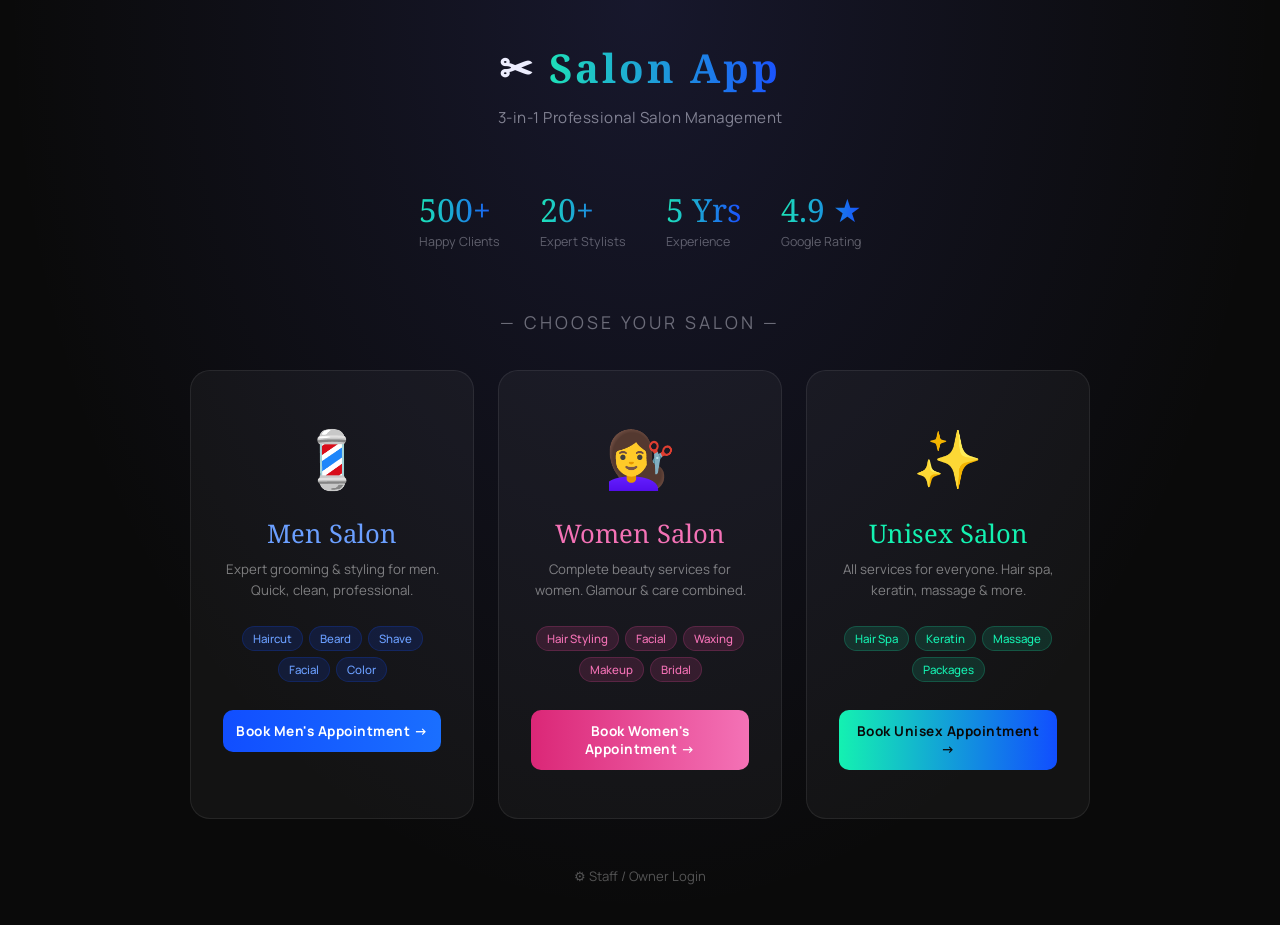
==== salon_app/www/index.html @ 6bf7a331 "feat: 3-in-1 Salon App - Men/Women/Unisex with owner dashboard, WhatsApp, UPI, auto-invoice" ====
<!DOCTYPE html>
<html lang="en">
<head>
<meta charset="UTF-8">
<meta name="viewport" content="width=device-width, initial-scale=1.0">
<title>Salon App — Choose Your Salon</title>
<link href="https://fonts.googleapis.com/css2?family=Noto+Serif:ital,wght@0,400;0,700;1,400&family=Manrope:wght@300;400;500;600;700&display=swap" rel="stylesheet">
<style>
*{margin:0;padding:0;box-sizing:border-box}
body{font-family:'Manrope',sans-serif;background:#0a0a0a;color:white;min-height:100vh;overflow-x:hidden}
.hero{min-height:100vh;display:flex;flex-direction:column;align-items:center;justify-content:center;padding:40px 20px;position:relative}
.hero::before{content:'';position:absolute;inset:0;background:radial-gradient(ellipse at 50% 0%,rgba(99,102,241,.15),transparent 70%)}
.logo{font-family:'Noto Serif',serif;font-size:2.5em;font-weight:700;letter-spacing:3px;margin-bottom:12px;text-align:center}
.logo span{background:linear-gradient(90deg,#14F1B1,#114EFF);-webkit-background-clip:text;-webkit-text-fill-color:transparent;background-clip:text}
.subtitle{color:rgba(255,255,255,.5);font-size:.95em;margin-bottom:60px;text-align:center;letter-spacing:.5px}
.choose-title{font-size:1.1em;color:rgba(255,255,255,.4);letter-spacing:3px;text-transform:uppercase;margin-bottom:36px;text-align:center}
.salon-cards{display:grid;grid-template-columns:repeat(3,1fr);gap:24px;max-width:900px;width:100%}
.salon-card{background:rgba(255,255,255,.04);border:1px solid rgba(255,255,255,.08);border-radius:20px;padding:48px 32px;text-align:center;cursor:pointer;transition:all .3s;text-decoration:none;position:relative;overflow:hidden}
.salon-card::before{content:'';position:absolute;inset:0;opacity:0;transition:opacity .3s}
.salon-card:hover{transform:translateY(-8px);border-color:transparent}
.salon-card.men::before{background:linear-gradient(135deg,rgba(17,78,255,.2),rgba(17,78,255,.05))}
.salon-card.men:hover{box-shadow:0 24px 60px rgba(17,78,255,.25);border-color:rgba(17,78,255,.4)}
.salon-card.women::before{background:linear-gradient(135deg,rgba(236,72,153,.2),rgba(236,72,153,.05))}
.salon-card.women:hover{box-shadow:0 24px 60px rgba(236,72,153,.25);border-color:rgba(236,72,153,.4)}
.salon-card.unisex::before{background:linear-gradient(135deg,rgba(20,241,177,.2),rgba(20,241,177,.05))}
.salon-card.unisex:hover{box-shadow:0 24px 60px rgba(20,241,177,.25);border-color:rgba(20,241,177,.4)}
.salon-card:hover::before{opacity:1}
.card-icon{font-size:3.5em;margin-bottom:20px;display:block;position:relative;z-index:1}
.card-title{font-family:'Noto Serif',serif;font-size:1.6em;margin-bottom:8px;position:relative;z-index:1}
.salon-card.men .card-title{color:#6B9FFF}
.salon-card.women .card-title{color:#F472B6}
.salon-card.unisex .card-title{color:#14F1B1}
.card-desc{font-size:.83em;color:rgba(255,255,255,.45);line-height:1.6;margin-bottom:24px;position:relative;z-index:1}
.card-services{display:flex;flex-wrap:wrap;gap:6px;justify-content:center;position:relative;z-index:1}
.svc-tag{font-size:.72em;padding:4px 10px;border-radius:20px;font-weight:500}
.men .svc-tag{background:rgba(17,78,255,.15);color:#6B9FFF;border:1px solid rgba(17,78,255,.2)}
.women .svc-tag{background:rgba(236,72,153,.15);color:#F472B6;border:1px solid rgba(236,72,153,.2)}
.unisex .svc-tag{background:rgba(20,241,177,.12);color:#14F1B1;border:1px solid rgba(20,241,177,.2)}
.card-cta{display:block;margin-top:28px;padding:12px;border-radius:10px;font-weight:700;font-size:.85em;letter-spacing:.5px;position:relative;z-index:1;transition:opacity .2s}
.men .card-cta{background:linear-gradient(90deg,#114EFF,#1a6fff);color:white}
.women .card-cta{background:linear-gradient(90deg,#db2777,#f472b6);color:white}
.unisex .card-cta{background:linear-gradient(90deg,#14F1B1,#114EFF);color:#0a0a0a}
.card-cta:hover{opacity:.9}
.owner-link{margin-top:48px;color:rgba(255,255,255,.3);font-size:.82em;text-decoration:none;transition:color .2s}
.owner-link:hover{color:rgba(255,255,255,.6)}
.stats{display:flex;gap:40px;margin-bottom:60px;flex-wrap:wrap;justify-content:center}
.stat .n{font-family:'Noto Serif',serif;font-size:2em;background:linear-gradient(90deg,#14F1B1,#114EFF);-webkit-background-clip:text;-webkit-text-fill-color:transparent;background-clip:text}
.stat .l{font-size:.78em;color:rgba(255,255,255,.35);margin-top:2px}
@media(max-width:768px){.salon-cards{grid-template-columns:1fr;max-width:380px}.stats{gap:24px}}
</style>
</head>
<body>
<div class="hero">
  <div class="logo">✂ <span>Salon App</span></div>
  <p class="subtitle">3-in-1 Professional Salon Management</p>

  <div class="stats">
    <div class="stat"><div class="n" id="s-clients">500+</div><div class="l">Happy Clients</div></div>
    <div class="stat"><div class="n" id="s-stylists">20+</div><div class="l">Expert Stylists</div></div>
    <div class="stat"><div class="n" id="s-years">5 Yrs</div><div class="l">Experience</div></div>
    <div class="stat"><div class="n">4.9 ★</div><div class="l">Google Rating</div></div>
  </div>

  <p class="choose-title">— Choose Your Salon —</p>

  <div class="salon-cards">
    <a href="/men" class="salon-card men">
      <span class="card-icon">💈</span>
      <div class="card-title">Men Salon</div>
      <p class="card-desc">Expert grooming & styling for men. Quick, clean, professional.</p>
      <div class="card-services">
        <span class="svc-tag">Haircut</span>
        <span class="svc-tag">Beard</span>
        <span class="svc-tag">Shave</span>
        <span class="svc-tag">Facial</span>
        <span class="svc-tag">Color</span>
      </div>
      <span class="card-cta">Book Men's Appointment →</span>
    </a>

    <a href="/women" class="salon-card women">
      <span class="card-icon">💇‍♀️</span>
      <div class="card-title">Women Salon</div>
      <p class="card-desc">Complete beauty services for women. Glamour & care combined.</p>
      <div class="card-services">
        <span class="svc-tag">Hair Styling</span>
        <span class="svc-tag">Facial</span>
        <span class="svc-tag">Waxing</span>
        <span class="svc-tag">Makeup</span>
        <span class="svc-tag">Bridal</span>
      </div>
      <span class="card-cta">Book Women's Appointment →</span>
    </a>

    <a href="/unisex" class="salon-card unisex">
      <span class="card-icon">✨</span>
      <div class="card-title">Unisex Salon</div>
      <p class="card-desc">All services for everyone. Hair spa, keratin, massage & more.</p>
      <div class="card-services">
        <span class="svc-tag">Hair Spa</span>
        <span class="svc-tag">Keratin</span>
        <span class="svc-tag">Massage</span>
        <span class="svc-tag">Packages</span>
      </div>
      <span class="card-cta">Book Unisex Appointment →</span>
    </a>
  </div>

  <a href="/salon-owner" class="owner-link" style="margin-top:48px">⚙ Staff / Owner Login</a>
</div>

<script>
async function loadStats() {
  try {
    const r = await fetch('/api/method/salon_app.salon_app.api.get_settings');
    const d = await r.json();
    const s = d.message || {};
    if (s.total_clients) document.getElementById('s-clients').textContent = s.total_clients + '+';
    if (s.experience_years) document.getElementById('s-years').textContent = s.experience_years + ' Yrs';
  } catch(e) {}
}
loadStats();
</script>
</body>
</html>
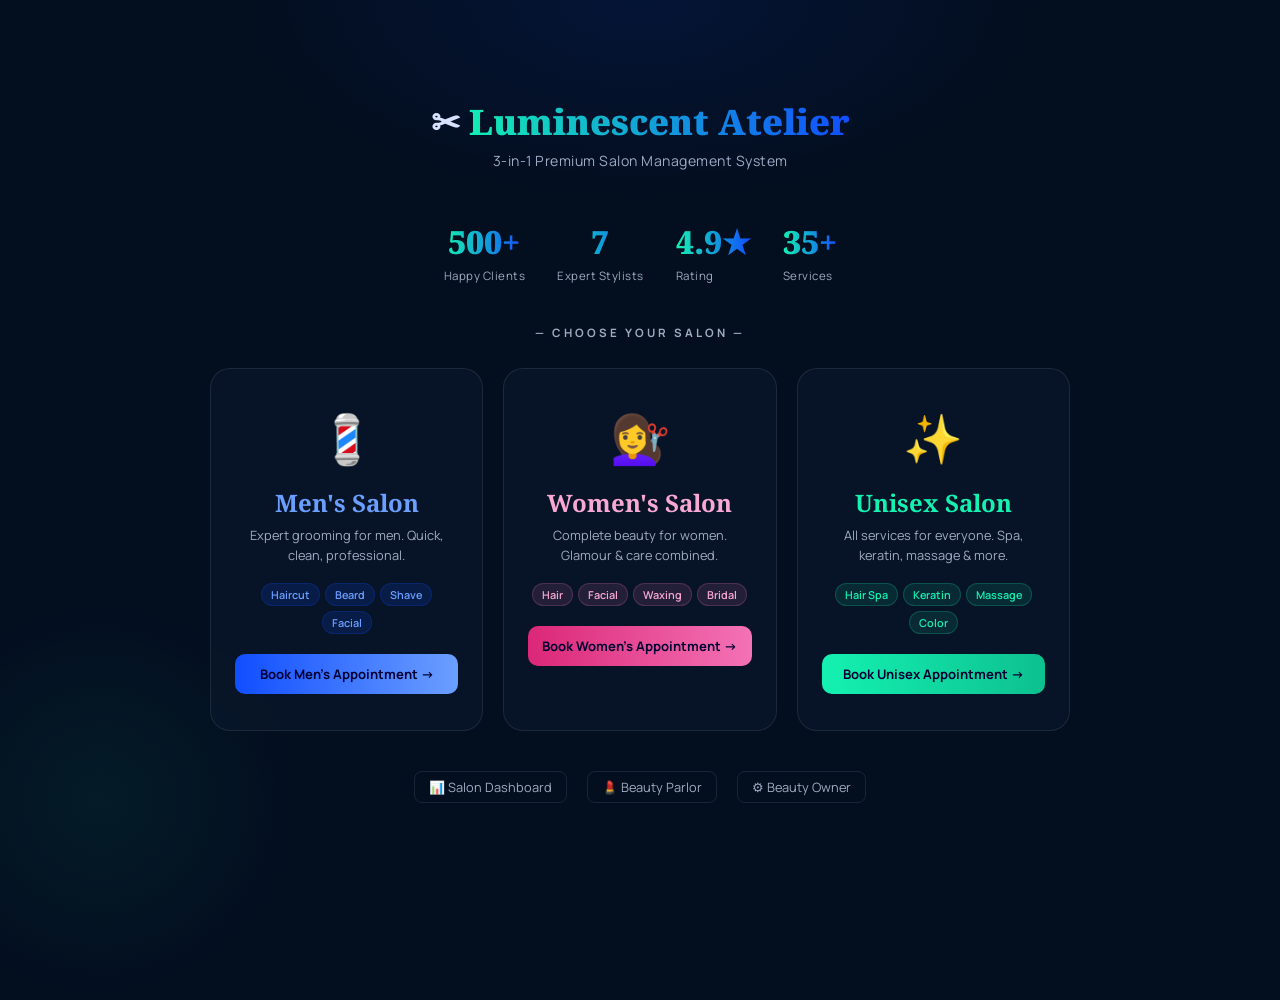
==== commit c74619e3: "feat: complete rebuild - new UI, 4 separate portals, salon-dashboard, data reflection fix, WhatsApp," ====
--- a/salon_app/www/index.html
+++ b/salon_app/www/index.html
@@ -1,123 +1,119 @@
 <!DOCTYPE html>
 <html lang="en">
 <head>
-<meta charset="UTF-8">
-<meta name="viewport" content="width=device-width, initial-scale=1.0">
-<title>Salon App — Choose Your Salon</title>
-<link href="https://fonts.googleapis.com/css2?family=Noto+Serif:ital,wght@0,400;0,700;1,400&family=Manrope:wght@300;400;500;600;700&display=swap" rel="stylesheet">
+<meta charset="UTF-8"><meta name="viewport" content="width=device-width,initial-scale=1.0">
+<title>Luminescent Atelier | 3-in-1 Salon</title>
+<link href="https://fonts.googleapis.com/css2?family=Noto+Serif:ital,wght@0,400;0,700;0,900;1,400&family=Manrope:wght@300;400;500;600;700;800&display=swap" rel="stylesheet">
 <style>
 *{margin:0;padding:0;box-sizing:border-box}
-body{font-family:'Manrope',sans-serif;background:#0a0a0a;color:white;min-height:100vh;overflow-x:hidden}
-.hero{min-height:100vh;display:flex;flex-direction:column;align-items:center;justify-content:center;padding:40px 20px;position:relative}
-.hero::before{content:'';position:absolute;inset:0;background:radial-gradient(ellipse at 50% 0%,rgba(99,102,241,.15),transparent 70%)}
-.logo{font-family:'Noto Serif',serif;font-size:2.5em;font-weight:700;letter-spacing:3px;margin-bottom:12px;text-align:center}
+:root{--dark:#030e1f;--card:#0b1a2e;--border:rgba(61,72,92,.4);--text:#dae6fe;--muted:#a0abc2}
+body{font-family:'Manrope',sans-serif;background:var(--dark);color:var(--text);min-height:100vh;display:flex;flex-direction:column;align-items:center;justify-content:center;padding:40px 20px;position:relative;overflow:hidden}
+.bg-glow{position:absolute;border-radius:50%;pointer-events:none}
+.g1{top:-200px;left:50%;transform:translateX(-50%);width:800px;height:400px;background:radial-gradient(ellipse,rgba(17,78,255,.1),transparent 70%)}
+.g2{bottom:-100px;left:-100px;width:400px;height:400px;background:radial-gradient(circle,rgba(20,241,177,.06),transparent 70%)}
+.logo{font-family:'Noto Serif',serif;font-size:2.2em;font-weight:900;margin-bottom:6px;text-align:center}
 .logo span{background:linear-gradient(90deg,#14F1B1,#114EFF);-webkit-background-clip:text;-webkit-text-fill-color:transparent;background-clip:text}
-.subtitle{color:rgba(255,255,255,.5);font-size:.95em;margin-bottom:60px;text-align:center;letter-spacing:.5px}
-.choose-title{font-size:1.1em;color:rgba(255,255,255,.4);letter-spacing:3px;text-transform:uppercase;margin-bottom:36px;text-align:center}
-.salon-cards{display:grid;grid-template-columns:repeat(3,1fr);gap:24px;max-width:900px;width:100%}
-.salon-card{background:rgba(255,255,255,.04);border:1px solid rgba(255,255,255,.08);border-radius:20px;padding:48px 32px;text-align:center;cursor:pointer;transition:all .3s;text-decoration:none;position:relative;overflow:hidden}
-.salon-card::before{content:'';position:absolute;inset:0;opacity:0;transition:opacity .3s}
-.salon-card:hover{transform:translateY(-8px);border-color:transparent}
-.salon-card.men::before{background:linear-gradient(135deg,rgba(17,78,255,.2),rgba(17,78,255,.05))}
-.salon-card.men:hover{box-shadow:0 24px 60px rgba(17,78,255,.25);border-color:rgba(17,78,255,.4)}
-.salon-card.women::before{background:linear-gradient(135deg,rgba(236,72,153,.2),rgba(236,72,153,.05))}
-.salon-card.women:hover{box-shadow:0 24px 60px rgba(236,72,153,.25);border-color:rgba(236,72,153,.4)}
-.salon-card.unisex::before{background:linear-gradient(135deg,rgba(20,241,177,.2),rgba(20,241,177,.05))}
-.salon-card.unisex:hover{box-shadow:0 24px 60px rgba(20,241,177,.25);border-color:rgba(20,241,177,.4)}
-.salon-card:hover::before{opacity:1}
-.card-icon{font-size:3.5em;margin-bottom:20px;display:block;position:relative;z-index:1}
-.card-title{font-family:'Noto Serif',serif;font-size:1.6em;margin-bottom:8px;position:relative;z-index:1}
-.salon-card.men .card-title{color:#6B9FFF}
-.salon-card.women .card-title{color:#F472B6}
-.salon-card.unisex .card-title{color:#14F1B1}
-.card-desc{font-size:.83em;color:rgba(255,255,255,.45);line-height:1.6;margin-bottom:24px;position:relative;z-index:1}
-.card-services{display:flex;flex-wrap:wrap;gap:6px;justify-content:center;position:relative;z-index:1}
-.svc-tag{font-size:.72em;padding:4px 10px;border-radius:20px;font-weight:500}
-.men .svc-tag{background:rgba(17,78,255,.15);color:#6B9FFF;border:1px solid rgba(17,78,255,.2)}
-.women .svc-tag{background:rgba(236,72,153,.15);color:#F472B6;border:1px solid rgba(236,72,153,.2)}
-.unisex .svc-tag{background:rgba(20,241,177,.12);color:#14F1B1;border:1px solid rgba(20,241,177,.2)}
-.card-cta{display:block;margin-top:28px;padding:12px;border-radius:10px;font-weight:700;font-size:.85em;letter-spacing:.5px;position:relative;z-index:1;transition:opacity .2s}
-.men .card-cta{background:linear-gradient(90deg,#114EFF,#1a6fff);color:white}
-.women .card-cta{background:linear-gradient(90deg,#db2777,#f472b6);color:white}
-.unisex .card-cta{background:linear-gradient(90deg,#14F1B1,#114EFF);color:#0a0a0a}
-.card-cta:hover{opacity:.9}
-.owner-link{margin-top:48px;color:rgba(255,255,255,.3);font-size:.82em;text-decoration:none;transition:color .2s}
-.owner-link:hover{color:rgba(255,255,255,.6)}
-.stats{display:flex;gap:40px;margin-bottom:60px;flex-wrap:wrap;justify-content:center}
-.stat .n{font-family:'Noto Serif',serif;font-size:2em;background:linear-gradient(90deg,#14F1B1,#114EFF);-webkit-background-clip:text;-webkit-text-fill-color:transparent;background-clip:text}
-.stat .l{font-size:.78em;color:rgba(255,255,255,.35);margin-top:2px}
-@media(max-width:768px){.salon-cards{grid-template-columns:1fr;max-width:380px}.stats{gap:24px}}
+.sub{color:var(--muted);font-size:.88em;margin-bottom:50px;text-align:center;letter-spacing:.5px}
+.choose{font-size:.72em;color:var(--muted);letter-spacing:3px;text-transform:uppercase;margin-bottom:28px;text-align:center;font-weight:700}
+.cards{display:grid;grid-template-columns:repeat(3,1fr);gap:20px;max-width:860px;width:100%;margin-bottom:40px}
+.card{background:rgba(11,26,46,.6);border:1px solid var(--border);border-radius:20px;padding:36px 24px;text-align:center;cursor:pointer;transition:all .3s;text-decoration:none;position:relative;overflow:hidden}
+.card::before{content:'';position:absolute;inset:0;opacity:0;transition:opacity .3s}
+.card:hover{transform:translateY(-8px)}
+.card.men:hover{box-shadow:0 24px 60px rgba(17,78,255,.25);border-color:rgba(17,78,255,.5)}
+.card.men::before{background:linear-gradient(135deg,rgba(17,78,255,.15),transparent)}
+.card.women:hover{box-shadow:0 24px 60px rgba(244,114,182,.25);border-color:rgba(244,114,182,.5)}
+.card.women::before{background:linear-gradient(135deg,rgba(244,114,182,.15),transparent)}
+.card.unisex:hover{box-shadow:0 24px 60px rgba(20,241,177,.2);border-color:rgba(20,241,177,.4)}
+.card.unisex::before{background:linear-gradient(135deg,rgba(20,241,177,.12),transparent)}
+.card:hover::before{opacity:1}
+.card-ico{font-size:3em;margin-bottom:16px;display:block;position:relative;z-index:1}
+.card-title{font-family:'Noto Serif',serif;font-size:1.5em;margin-bottom:6px;position:relative;z-index:1;font-weight:700}
+.men .card-title{color:#6B9FFF}
+.women .card-title{color:#f9a8d4}
+.unisex .card-title{color:#14F1B1}
+.card-desc{font-size:.8em;color:var(--muted);line-height:1.6;margin-bottom:18px;position:relative;z-index:1}
+.tags{display:flex;flex-wrap:wrap;gap:5px;justify-content:center;margin-bottom:20px;position:relative;z-index:1}
+.tag{font-size:.68em;padding:3px 9px;border-radius:20px;font-weight:600}
+.men .tag{background:rgba(17,78,255,.15);color:#6B9FFF;border:1px solid rgba(17,78,255,.2)}
+.women .tag{background:rgba(244,114,182,.12);color:#f9a8d4;border:1px solid rgba(244,114,182,.2)}
+.unisex .tag{background:rgba(20,241,177,.1);color:#14F1B1;border:1px solid rgba(20,241,177,.2)}
+.card-btn{display:block;padding:11px;border-radius:10px;font-weight:700;font-size:.82em;position:relative;z-index:1;transition:opacity .2s;color:#003}
+.men .card-btn{background:linear-gradient(90deg,#114EFF,#6B9FFF)}
+.women .card-btn{background:linear-gradient(90deg,#db2777,#f472b6)}
+.unisex .card-btn{background:linear-gradient(90deg,#14F1B1,#0dc090)}
+.card-btn:hover{opacity:.9}
+.owner-links{display:flex;gap:20px;flex-wrap:wrap;justify-content:center}
+.owner-links a{color:var(--muted);font-size:.8em;text-decoration:none;transition:color .2s;padding:6px 14px;border:1px solid var(--border);border-radius:8px}
+.owner-links a:hover{color:var(--text);border-color:rgba(255,255,255,.2)}
+.stats{display:flex;gap:32px;justify-content:center;margin-bottom:40px;flex-wrap:wrap}
+.stat .n{font-family:'Noto Serif',serif;font-size:2em;background:linear-gradient(90deg,#14F1B1,#114EFF);-webkit-background-clip:text;-webkit-text-fill-color:transparent;background-clip:text;display:block;font-weight:900;text-align:center}
+.stat .l{font-size:.72em;color:var(--muted);text-align:center;letter-spacing:.5px}
+@media(max-width:700px){.cards{grid-template-columns:1fr;max-width:400px}}
 </style>
 </head>
 <body>
-<div class="hero">
-  <div class="logo">✂ <span>Salon App</span></div>
-  <p class="subtitle">3-in-1 Professional Salon Management</p>
+<div class="bg-glow g1"></div>
+<div class="bg-glow g2"></div>
 
-  <div class="stats">
-    <div class="stat"><div class="n" id="s-clients">500+</div><div class="l">Happy Clients</div></div>
-    <div class="stat"><div class="n" id="s-stylists">20+</div><div class="l">Expert Stylists</div></div>
-    <div class="stat"><div class="n" id="s-years">5 Yrs</div><div class="l">Experience</div></div>
-    <div class="stat"><div class="n">4.9 ★</div><div class="l">Google Rating</div></div>
-  </div>
+<div class="logo">✂ <span>Luminescent Atelier</span></div>
+<p class="sub">3-in-1 Premium Salon Management System</p>
 
-  <p class="choose-title">— Choose Your Salon —</p>
+<div class="stats">
+  <div class="stat"><span class="n" id="sc">500+</span><span class="l">Happy Clients</span></div>
+  <div class="stat"><span class="n" id="ss">7</span><span class="l">Expert Stylists</span></div>
+  <div class="stat"><span class="n">4.9★</span><span class="l">Rating</span></div>
+  <div class="stat"><span class="n" id="sv">35+</span><span class="l">Services</span></div>
+</div>
 
-  <div class="salon-cards">
-    <a href="/men" class="salon-card men">
-      <span class="card-icon">💈</span>
-      <div class="card-title">Men Salon</div>
-      <p class="card-desc">Expert grooming & styling for men. Quick, clean, professional.</p>
-      <div class="card-services">
-        <span class="svc-tag">Haircut</span>
-        <span class="svc-tag">Beard</span>
-        <span class="svc-tag">Shave</span>
-        <span class="svc-tag">Facial</span>
-        <span class="svc-tag">Color</span>
-      </div>
-      <span class="card-cta">Book Men's Appointment →</span>
-    </a>
+<p class="choose">— Choose Your Salon —</p>
 
-    <a href="/women" class="salon-card women">
-      <span class="card-icon">💇‍♀️</span>
-      <div class="card-title">Women Salon</div>
-      <p class="card-desc">Complete beauty services for women. Glamour & care combined.</p>
-      <div class="card-services">
-        <span class="svc-tag">Hair Styling</span>
-        <span class="svc-tag">Facial</span>
-        <span class="svc-tag">Waxing</span>
-        <span class="svc-tag">Makeup</span>
-        <span class="svc-tag">Bridal</span>
-      </div>
-      <span class="card-cta">Book Women's Appointment →</span>
-    </a>
+<div class="cards">
+  <a href="/men" class="card men">
+    <span class="card-ico">💈</span>
+    <div class="card-title">Men's Salon</div>
+    <p class="card-desc">Expert grooming for men. Quick, clean, professional.</p>
+    <div class="tags">
+      <span class="tag">Haircut</span><span class="tag">Beard</span>
+      <span class="tag">Shave</span><span class="tag">Facial</span>
+    </div>
+    <span class="card-btn">Book Men's Appointment →</span>
+  </a>
+  <a href="/women" class="card women">
+    <span class="card-ico">💇‍♀️</span>
+    <div class="card-title">Women's Salon</div>
+    <p class="card-desc">Complete beauty for women. Glamour & care combined.</p>
+    <div class="tags">
+      <span class="tag">Hair</span><span class="tag">Facial</span>
+      <span class="tag">Waxing</span><span class="tag">Bridal</span>
+    </div>
+    <span class="card-btn">Book Women's Appointment →</span>
+  </a>
+  <a href="/unisex" class="card unisex">
+    <span class="card-ico">✨</span>
+    <div class="card-title">Unisex Salon</div>
+    <p class="card-desc">All services for everyone. Spa, keratin, massage & more.</p>
+    <div class="tags">
+      <span class="tag">Hair Spa</span><span class="tag">Keratin</span>
+      <span class="tag">Massage</span><span class="tag">Color</span>
+    </div>
+    <span class="card-btn">Book Unisex Appointment →</span>
+  </a>
+</div>
 
-    <a href="/unisex" class="salon-card unisex">
-      <span class="card-icon">✨</span>
-      <div class="card-title">Unisex Salon</div>
-      <p class="card-desc">All services for everyone. Hair spa, keratin, massage & more.</p>
-      <div class="card-services">
-        <span class="svc-tag">Hair Spa</span>
-        <span class="svc-tag">Keratin</span>
-        <span class="svc-tag">Massage</span>
-        <span class="svc-tag">Packages</span>
-      </div>
-      <span class="card-cta">Book Unisex Appointment →</span>
-    </a>
-  </div>
-
-  <a href="/salon-owner" class="owner-link" style="margin-top:48px">⚙ Staff / Owner Login</a>
+<div class="owner-links">
+  <a href="/salon-dashboard">📊 Salon Dashboard</a>
+  <a href="/bizaxl">💄 Beauty Parlor</a>
+  <a href="/owner">⚙ Beauty Owner</a>
 </div>
 
 <script>
-async function loadStats() {
-  try {
-    const r = await fetch('/api/method/salon_app.salon_app.api.get_settings');
-    const d = await r.json();
-    const s = d.message || {};
-    if (s.total_clients) document.getElementById('s-clients').textContent = s.total_clients + '+';
-    if (s.experience_years) document.getElementById('s-years').textContent = s.experience_years + ' Yrs';
-  } catch(e) {}
+async function loadStats(){
+  try{
+    const r=await fetch('/api/method/salon_app.api.get_settings',{headers:{'Accept':'application/json','X-Frappe-CSRF-Token':'fetch'}});
+    const d=await r.json();const s=d.message||{};
+    if(s.total_clients)document.getElementById('sc').textContent=s.total_clients+'+';
+    if(s.experience_years)document.getElementById('ss').textContent=s.experience_years+' Yrs';
+  }catch(e){}
 }
 loadStats();
 </script>
